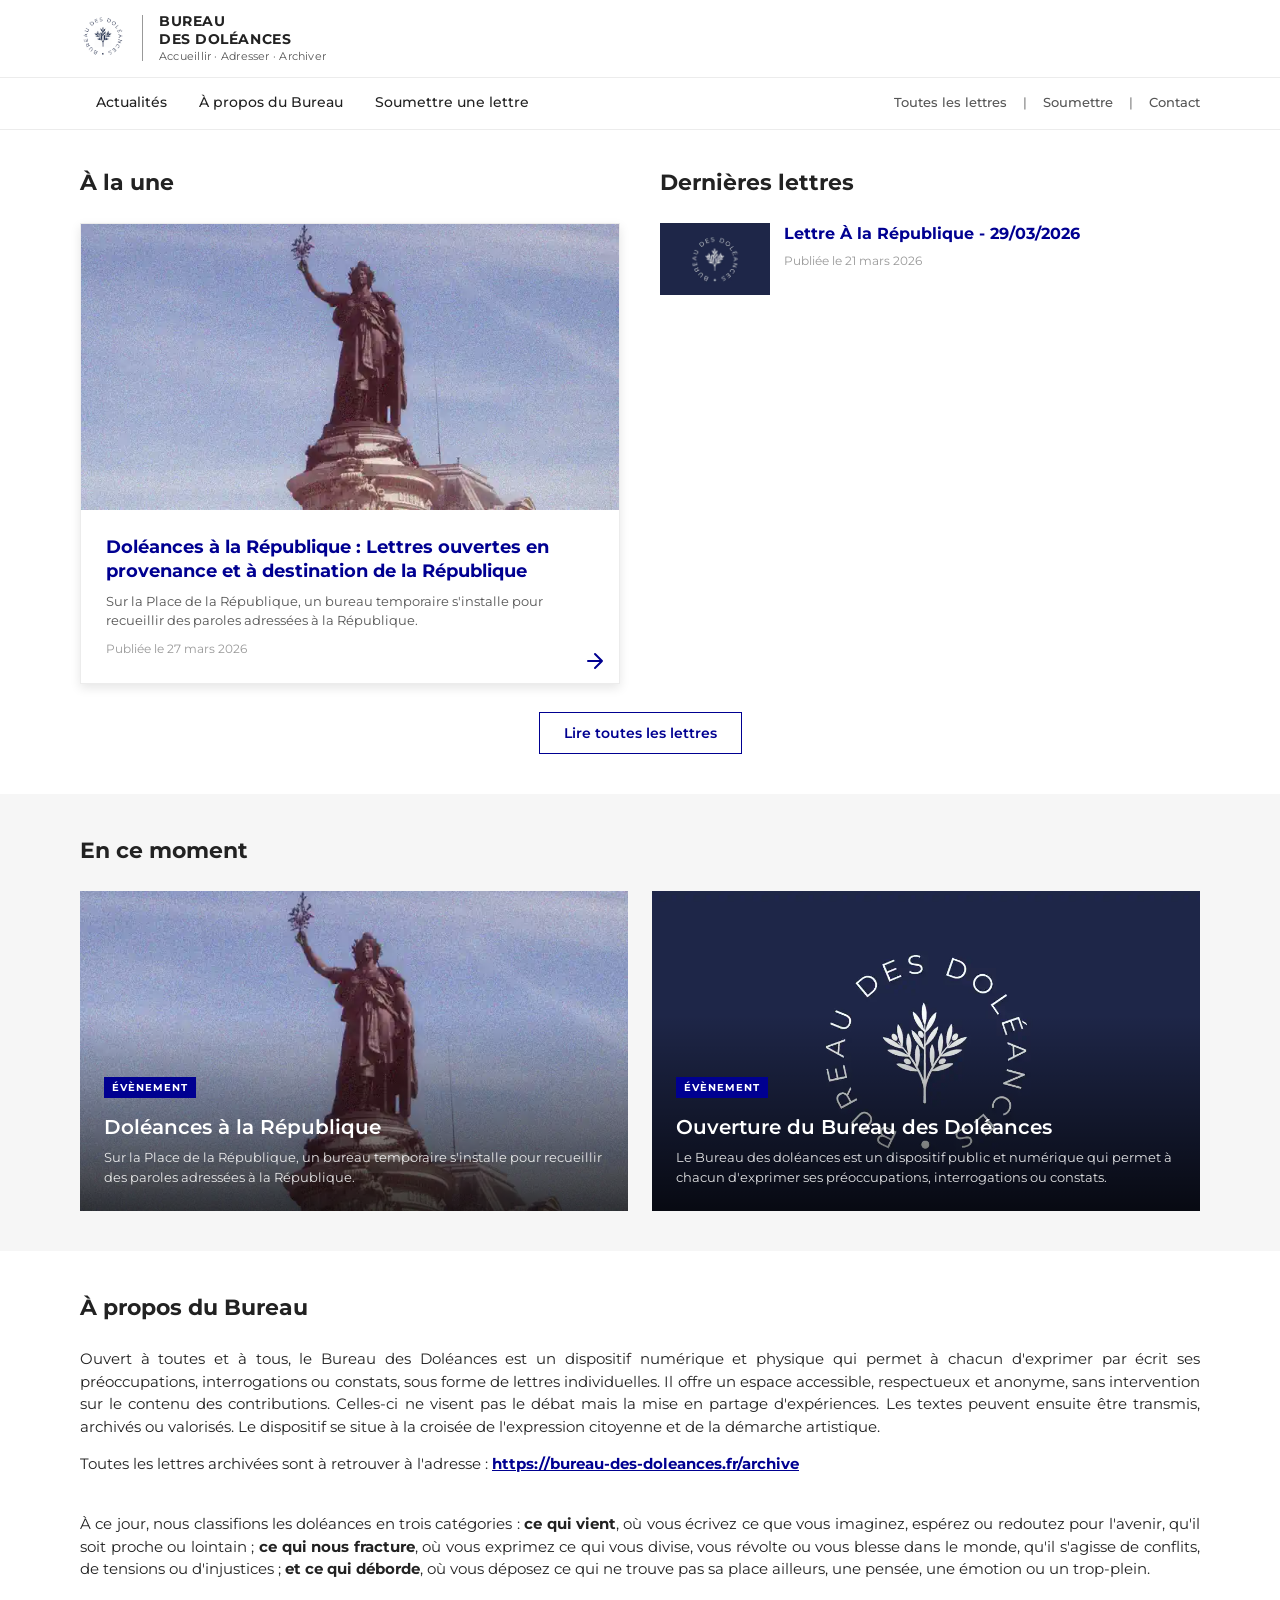
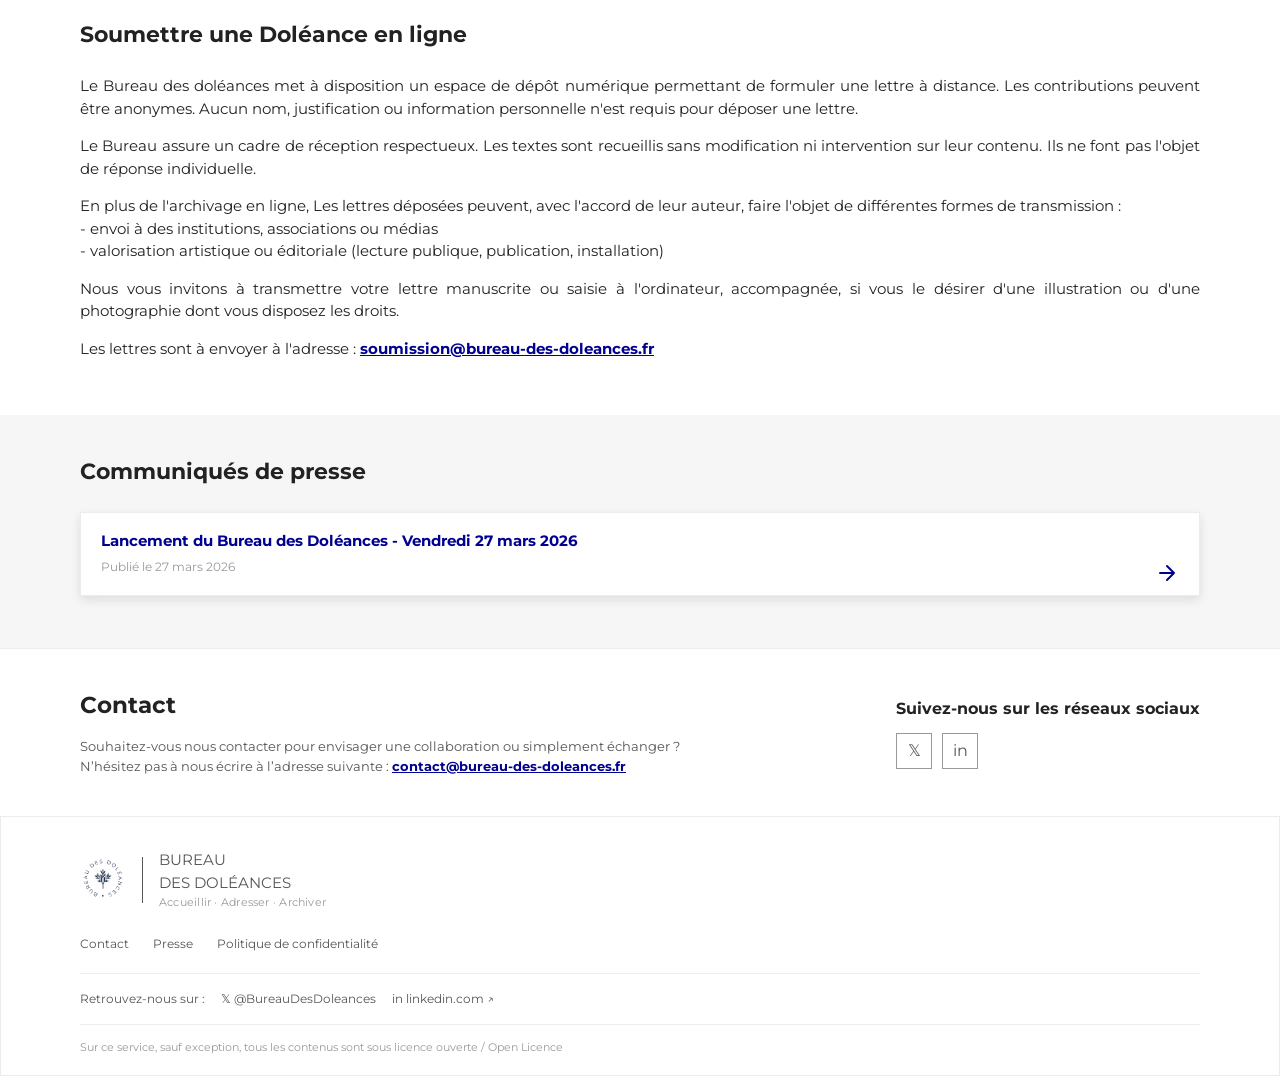
==== index.html @ 433d35cd "Add files via upload" ====
<!DOCTYPE html>
<html lang="fr">
<head>
<meta charset="UTF-8">
<meta name="viewport" content="width=device-width, initial-scale=1.0">
<title>Bureau des Doléances - Accueil</title>
<link href="https://fonts.googleapis.com/css2?family=Montserrat:wght@400;500;700&family=Source+Serif+4:ital,wght@0,400;0,600;1,400&display=swap" rel="stylesheet">
<link rel="stylesheet" href="style/main.css">
<link rel="icon" type="image/png" href="favicon.png">

  <meta name="description" content="Le Bureau des doléances contemporaines est un dispositif d’expression publique numérique et physique. Il propose un cadre accessible à chacun pour formuler, par écrit, une parole adressée.">
  <meta property="og:title" content="Bureau des Doléances">
  <meta property="og:image" content="images/doleances-white.webp">
  <meta property="og:type" content="website">


<style>






  /* ── LAYOUT HELPERS ──────────────────────────── */
  .container {
    max-width: var(--max-width);
    margin: 0 auto;
    padding: 0 20px;
  }

  section { padding: 40px 0; }

  .section-title {
    font-size: 22px;
    font-weight: 700;
    margin-bottom: 24px;
    color: var(--gray-800);
  }

  /* ── À LA UNE + EN RÉGION ────────────────────── */
  .top-grid {
    display: grid;
    grid-template-columns: 1fr 1fr;
    gap: 40px;
    padding-top: 36px;
    /*padding-bottom: 36px;*/
  }

  .une-main-card {
/*    display: grid;
    grid-template-columns: 220px 1fr;
    margin-bottom: 20px;
    gap: 20px;*/
    
    border: 1px solid var(--gray-200);
    padding: 0;
    
    overflow: hidden;
     position: relative; 
     box-shadow: 0 4px 10px rgba(0, 0, 0, 0.1);
  
       display: block;
  text-decoration: none;
  color: inherit;
  }

  .une-main-card:hover{
    background:var(--gray-hover);
  }

  .une-main-card img {
    object-fit: cover;
    width: 100%;
  }

  .une-main-card .card-body {
    padding: 16px 16px 16px 0;
    padding: 25px;
  }

  .card-tag {
    font-size: 11px;
    font-weight: 700;
    text-transform: uppercase;
    letter-spacing: .08em;
    color: var(--gray-400);
    margin-bottom: 6px;
  }

  .card-title {
    font-size: 18px;
    font-weight: 700;
    color: var(--blue);
    line-height: 1.35;
    margin-bottom: 8px;
  }

  .card-excerpt {
    font-size: 13px;
    color: var(--gray-600);
    line-height: 1.5;
    margin-bottom: 10px;
  }

  .card-date {
    font-size: 11.5px;
    color: var(--gray-400);
  }

  .card-arrow {
  font-size: 24px;
  color: var(--blue);

  position: absolute;
  bottom: 0px;
  right: 12px;
}


  /* EN REGION */
  .region-list { display: flex; flex-direction: column; gap: 12px; }

  .region-card {
    display: grid;
    grid-template-columns: 110px 1fr;
    gap: 14px;
    align-items: start;
  }

  .region-card img {
    width: 110px;
    height: 72px;
    object-fit: cover;
  }

  .region-card .card-title { font-size: 16px; }



  /* ── EN CE MOMENT ────────────────────────────── */
  .moment-section { background: var(--gray-100); }

  .moment-grid {
    display: grid;
    grid-template-columns: 1fr 1fr;
    gap: 24px;
  }

  .moment-card {
    position: relative;
    overflow: hidden;
    height: 320px;
    display: block;
  }

  .moment-card img {
    width: 100%;
    height: 100%;
    object-fit: cover;
    transition: transform .4s ease;
  }

  .moment-card:hover img { transform: scale(1.04); }

  .moment-overlay {
    position: absolute;
    bottom: 0; left: 0; right: 0;
    background: linear-gradient(transparent, rgba(0,0,0,.75));
    padding: 60px 24px 24px;
    color: var(--white);
  }

  .moment-tag {
    font-size: 10px;
    font-weight: 700;
    text-transform: uppercase;
    letter-spacing: .1em;
    background: var(--blue);
    color: var(--white);
    padding: 3px 8px;
    margin-bottom: 16px;
    display: inline-block;
  }

  .moment-title {
    font-size: 20px;
    font-weight: 600;
    line-height: 1.3;
    margin-bottom: 8px;
  }

  .moment-desc { font-size: 13px; opacity: .88; line-height: 1.5; }

  .voir-tous {
    text-align: center;
    margin-top: 28px;
  }

  .btn-outline {
    display: inline-block;
    border: 1px solid var(--blue);
    color: var(--blue);
    font-size: 13.5px;
    font-weight: 600;
    padding: 10px 24px;
    transition: background .2s, color .2s;
  }

  .btn-outline:hover { background: var(--blue); color: var(--white); }

  /* ── PROCHAINS ÉVÉNEMENTS ────────────────────── */
  .events-section { background: var(--purple-bg); }

  .events-grid {
    display: grid;
    grid-template-columns: repeat(3, 1fr);
    gap: 20px;
  }

  .event-card { background: var(--white); overflow: hidden; }

  .event-card img {
    width: 100%;
    height: 160px;
    object-fit: cover;
  }

  .event-body { padding: 16px; }

  .event-type {
    font-size: 10.5px;
    text-transform: uppercase;
    letter-spacing: .08em;
    font-weight: 700;
    color: var(--purple);
    margin-bottom: 6px;
  }

  .event-title {
    font-size: 14px;
    font-weight: 700;
    color: var(--gray-800);
    line-height: 1.35;
    margin-bottom: 10px;
  }

  .event-arrow { color: var(--blue); font-size: 18px; }

  .events-cta { text-align: center; margin-top: 28px; }

  .btn-purple {
    display: inline-block;
    background: var(--purple);
    color: var(--white);
    font-size: 13.5px;
    font-weight: 600;
    padding: 10px 28px;
    transition: background .2s;
  }

  .btn-purple:hover { background: #6a278f; }

  /* ── DERNIÈRES PUBLICATIONS ──────────────────── */
  .publications-section { }

  .publications-grid {
    display: grid;
    grid-template-columns: 260px 1fr;
    gap: 40px;
    align-items: start;
  }

  .publications-grid img {
    width: 260px;
    height: 300px;
    object-fit: cover;
  }

  .pub-right { }

  .pub-name {
    font-size: 18px;
    font-weight: 700;
    margin-bottom: 6px;
  }

  .badge {
    display: inline-block;
    background: var(--blue-light);
    color: var(--blue);
    font-size: 11px;
    font-weight: 700;
    padding: 3px 10px;
    margin-bottom: 16px;
    border: 1px solid var(--blue-mid);
  }

  .pub-links { display: flex; flex-direction: column; gap: 8px; }

  .pub-link {
    color: var(--blue);
    font-size: 13.5px;
    border-bottom: 1px solid var(--gray-200);
    padding-bottom: 8px;
    display: flex;
    justify-content: space-between;
    align-items: center;
  }

  .pub-link:hover { color: var(--blue-dark); }

  /* ── COMMUNIQUÉS DE PRESSE ───────────────────── */
  .press-section { background: var(--gray-100); }

  .tag-filters {
    display: flex;
    gap: 8px;
    flex-wrap: wrap;
    margin-bottom: 20px;
  }

  .tag-filter {
    font-size: 12px;
    font-weight: 600;
    border: 1px solid var(--gray-400);
    color: var(--gray-600);
    padding: 4px 12px;
    cursor: pointer;
    transition: all .2s;
    background: var(--white);
  }

  .tag-filter.active, .tag-filter:hover {
    background: var(--blue);
    color: var(--white);
    border-color: var(--blue);
  }

  .press-item {
    background: var(--white);
    padding: 18px 20px;
    margin-bottom: 12px;

    border: 1px solid var(--gray-200);
    box-shadow: 0 4px 10px rgba(0, 0, 0, 0.1);
    display: block;
  }
  .press-item:hover {
    background: var(--gray-hover);
  }


  .press-item-tags { display: flex; gap: 6px; margin-bottom: 10px; flex-wrap: wrap; }

  .press-tag {
    font-size: 10.5px;
    font-weight: 700;
    border: 1px solid var(--gray-400);
    color: var(--gray-600);
    padding: 2px 8px;
  }

  .press-title {
    font-size: 14.5px;
    font-weight: 700;
    color: var(--blue);
    line-height: 1.4;
    margin-bottom: 8px;
  }

  .press-date { font-size: 11.5px; color: var(--gray-400); }

  .press-arrow {
    float: right;
    color: var(--blue);
    margin-top: -16px;
  }

  .press-cta { text-align: center; margin-top: 24px; }

  /* ── DOSSIERS DE PRESSE ──────────────────────── */
  .dossiers-grid {
    display: grid;
    grid-template-columns: 1fr 1fr;
    gap: 20px;
  }

  .dossier-item {
    border-bottom: 2px solid var(--gray-200);
    padding-bottom: 16px;
  }

  .dossier-item .card-title { font-size: 14px; color: var(--blue); margin-bottom: 6px; }
  .dossier-item .card-date { font-size: 11.5px; color: var(--gray-400); }

  /* ── NEWSLETTER ──────────────────────────────── */
  .newsletter-section {
    background: var(--white);
    border-top: 1px solid var(--gray-200);
  }



  .newsletter-inner {
    display: grid;
    grid-template-columns: 1fr auto;
    gap: 40px;
    align-items: center;
  }

  .newsletter-title { font-size: 16px; font-weight: 700; margin-bottom: 16px; }
  .newsletter-desc { font-size: 13px; color: var(--gray-600); max-width:600px }

  .social-links { display: flex; gap: 10px; align-items: center; }

  .social-link {
    width: 36px;
    height: 36px;
    border: 1px solid var(--gray-400);
    display: flex;
    align-items: center;
    justify-content: center;
    font-size: 16px;
    color: var(--gray-600);
    transition: all .2s;
  }

  .social-link:hover { background: var(--blue); color: var(--white); border-color: var(--blue); }

  .btn-subscribe {
    display: inline-block;
    background: var(--blue);
    color: var(--white);
    font-size: 13px;
    font-weight: 600;
    padding: 9px 22px;
    margin-top: 16px;
    transition: background .2s;
    border: none;
    cursor: pointer;
  }

  .btn-subscribe:hover { background: var(--blue-dark); }


    @media (max-width: 900px) {
    .top-grid, .moment-grid, .events-grid, .publications-grid,
    .newsletter-inner, .dossiers-grid { grid-template-columns: 1fr; }
    .une-main-card { grid-template-columns: 1fr; }
    .une-main-card .card-img { height: 200px; width: 100%; }
  }

</style>
</head>
<body>

<!-- ══ HEADER ══ -->
<header class="site-header">
  <div class="header-top">
    <a href="#" class="logo-area">
      <div class="rf-logo"><img src="images/logo.webp"></div>
      <div class="logo-divider"></div>
      <div class="logo-title">
        <h1>Bureau<br>des Doléances</h1>
        <span>Accueillir · Adresser · Archiver</span>
      </div>
    </a>
  </div>

  <nav class="main-nav">
    <div class="nav-inner">
      <ul class="nav-links">
        <li><a href="#en-ce-moment">Actualités</a></li>
        <li><a href="#a-propos">À propos du Bureau</a></li>
        <li><a href="#soumettre-une-lettre">Soumettre une lettre</a></li>
      </ul>
      <div class="nav-right">
        <a href="archive.html">Toutes les lettres</a> | <a href="#soumettre-une-lettre">Soumettre</a> | <a href="#contact">Contact</a>
      </div>
    </div>
  </nav>
</header>

<!-- ══ À LA UNE + EN RÉGION ══ -->
<section style="padding: 0;">
  <div class="container">
    <div class="top-grid">

      <!-- À LA UNE -->
      <div>
        <h2 class="section-title">À la une</h2>

        <a href="evenements/doleances-a-la-republique.html" class="une-main-card">
          <img src="images/republique.webp">
          <div class="card-body">
            <div class="card-title">Doléances à la République : Lettres ouvertes en provenance et à destination de la République</div>
            <p class="card-excerpt">Sur la Place de la République, un bureau temporaire s'installe pour recueillir des paroles adressées à la République.</p>
            <div class="card-date">Publiée le 27 mars 2026</div>
            <div class="card-arrow"><span class="arrow-icon"><svg width="24" height="24" viewBox="0 0 24 24" fill="none" xmlns="https://www.w3.org/2000/svg"><path d="M5 12h14M12 5l7 7-7 7" stroke="currentColor" stroke-width="2" stroke-linecap="round" stroke-linejoin="round" /></svg></span></div>
          </div>
        </a>
      </div>

      <!-- EN RÉGION + À L'AFFICHE -->
      <div>
        <h2 class="section-title">Dernières lettres</h2>
        <div class="region-list">
          <a href="archive/lettre.html" class="region-card">
            <img src="images/doleances.webp">
            <div>
              <div class="card-title">Lettre À la République - 29/03/2026</div>
              <div class="card-date">Publiée le 21 mars 2026</div>
            </div>
          </a>
          <!--
          <a href="archive/lettre.html" class="region-card">
            <img src="images/doleances.webp">
            <div>
              <div class="card-title">Pour un chantier durable - 27/03/2026</div>
              <div class="card-date">Publiée le 14 mars 2026</div>
            </div>
          </a>
           <a href="archive/lettre.html" class="region-card">
            <img src="images/doleances.webp">
            <div>
              <div class="card-title">Ne plus vouloir détourner le regard - 27/03/2026</div>
              <div class="card-date">Publiée le 14 mars 2026</div>
            </div>
          </a>


          <a href="archive/lettre.html" class="region-card">
            <img src="images/doleances.webp">
            <div>
              <div class="card-title">Pour un chantier durable - 27/03/2026</div>
              <div class="card-date">Publié le 14 mars 2026</div>
            </div>
          </a>
           <a href="archive/lettre.html" class="region-card">
            <img src="images/doleances.webp">
            <div>
              <div class="card-title">Ne plus vouloir détourner le regard - 27/03/2026</div>
              <div class="card-date">Publié le 14 mars 2026</div>
            </div>
          </a>-->



        </div>
      </div>

    </div>

    <div class="voir-tous" style="margin-bottom:40px;">
      <a href="archive.html" class="btn-outline">Lire toutes les lettres</a>
    </div>

  </div>
</section>

<!-- ══ EN CE MOMENT ══ -->
<section class="moment-section" id="en-ce-moment">
  <div class="container">
    <h2 class="section-title">En ce moment</h2>
    <div class="moment-grid">

      <a href="evenements/doleances-a-la-republique.html" class="moment-card">
        <img src="images/republique.webp" alt="Description" style="width:100%; height:100%; object-fit:cover; position:absolute; top:0; left:0;">
        <div class="moment-overlay">
          <div class="moment-tag">Évènement</div>
          <div class="moment-title">Doléances à la République</div>
          <p class="moment-desc">Sur la Place de la République, un bureau temporaire s'installe pour recueillir des paroles adressées à la République.</p>
        </div>
      </a>

      <a href="evenements/ouverture-du-bureau-des-doleances.html" class="moment-card">
        <img src="images/doleances.webp" alt="Description" style="width:100%; height:100%; object-fit:cover; position:absolute; top:0; left:0;">
        <div class="moment-overlay">
          <div class="moment-tag">Évènement</div>
          <div class="moment-title">Ouverture du Bureau des Doléances</div>
          <p class="moment-desc">Le Bureau des doléances est un dispositif public et numérique qui permet à chacun d'exprimer ses préoccupations, interrogations ou constats.</p>
        </div>
      </a>

    </div>
    <!--<div class="voir-tous">
      <a href="#" class="btn-outline">Voir tous les dossiers</a>
    </div>-->
  </div>
</section>

<!-- ══ PROCHAINS ÉVÉNEMENTS ══ -->
<!--
<section class="events-section">
  <div class="container">
    <div class="section-title">Prochains événements</div>
    <div class="events-grid">

      <div class="event-card">
        <div class="img-placeholder ph-event1" style="height:160px;width:100%;"></div>
        <div class="event-body">
          <div class="event-type">À venir</div>
          <div class="event-title">Les tables rondes du ministère de la Culture</div>
          <div class="event-arrow">→</div>
        </div>
      </div>

      <div class="event-card">
        <div class="img-placeholder ph-event2" style="height:160px;width:100%;"></div>
        <div class="event-body">
          <div class="event-type">À venir</div>
          <div class="event-title">Nuit européenne des musées — Samedi 17 mai 2026</div>
          <div class="event-arrow">→</div>
        </div>
      </div>

      <div class="event-card">
        <div class="img-placeholder ph-event3" style="height:160px;width:100%;"></div>
        <div class="event-body">
          <div class="event-type">Crédit photo</div>
          <div class="event-title">Rendez-vous aux Jardins — Juin 2026</div>
          <div class="event-arrow">→</div>
        </div>
      </div>

    </div>
    <div class="events-cta">
      <a href="#" class="btn-purple">Événements nationaux</a>
    </div>
  </div>
</section>-->

<!-- ══ DERNIÈRES PUBLICATIONS ══ -->
<!--
<section class="publications-section">
  <div class="container">
    <div class="section-title">À propos du Bureau des Doléances</div>
    <div class="publications-grid">
      <div class="img-placeholder ph-minister" style="width:260px;height:300px;"></div>
      <div class="pub-right">
        <div class="pub-name">Catherine Pégard, ministre de la Culture</div>
        <div class="badge">Biographie</div>
        <div class="pub-links">
          <a href="#" class="pub-link">Agenda <span>+</span></a>
          <a href="#" class="pub-link">Discours <span>+</span></a>
          <a href="#" class="pub-link">Déplacements <span>+</span></a>
        </div>
      </div>
    </div>
  </div>
</section>-->


<style>
  #a-propos p {
      margin-bottom: 15px;
  
  }
</style>
<!-- ══ DOSSIERS DE PRESSE ══ -->
<section id="a-propos">
  <div class="container text-container">
    <h2 class="section-title">À propos du Bureau</h2>

<!--
<p>Le Bureau des doléances est un dispositif d'expression publique et numérique. Il propose un cadre accessible à chacun pour formuler, par écrit, une parole adressée.</p>
<p>Ouvert à toutes et tous, il accueille des contributions individuelles sous forme de lettres : inquiétudes, interrogations, colères ou constats. Ces écrits ne visent ni à débattre ni à trancher, mais à rendre formulables et partageables des expériences souvent diffuses.</p>

<p>Le Bureau assure un espace d'accueil, de dépôt et de conservation de ces paroles. Il garantit un cadre respectueux, la possibilité d'anonymat, ainsi qu'une collecte sans intervention sur le contenu des textes.</p>
<p>
Les contributions recueillies peuvent faire l'objet de différentes formes de transmission : envoi à des institutions, archivage en ligne, ou valorisation artistique et éditoriale.</p>
<p>Le Bureau des doléances contribue ainsi à faire exister une forme d'expression écrite libre, située à l'interface entre démarche citoyenne et proposition artistique.</p>

</p>-->

<p>Ouvert à toutes et à tous, le Bureau des Doléances est un dispositif numérique et physique qui permet à chacun d'exprimer par écrit ses préoccupations, interrogations ou constats, sous forme de lettres individuelles. Il offre un espace accessible, respectueux et anonyme, sans intervention sur le contenu des contributions. Celles-ci ne visent pas le débat mais la mise en partage d'expériences. Les textes peuvent ensuite être transmis, archivés ou valorisés. Le dispositif se situe à la croisée de l'expression citoyenne et de la démarche artistique.</p>

<p>Toutes les lettres archivées sont à retrouver à l'adresse : <a href="archive.html" class="link">https://bureau-des-doleances.fr/archive</a></p>

<br>
<p>À ce jour, nous classifions les doléances en trois catégories : <strong>ce qui vient</strong>, où vous écrivez ce que vous imaginez, espérez ou redoutez pour l'avenir, qu'il soit proche ou lointain ; <strong>ce qui nous fracture</strong>, où vous exprimez ce qui vous divise, vous révolte ou vous blesse dans le monde, qu'il s'agisse de conflits, de tensions ou d'injustices ; <strong>et ce qui déborde</strong>, où vous déposez ce qui ne trouve pas sa place ailleurs, une pensée, une émotion ou un trop-plein.</p>
<br id="soumettre-une-lettre">
<h2 class="section-title">Soumettre une Doléance en ligne</h2>

<p>Le Bureau des doléances met à disposition un espace de dépôt numérique permettant de formuler une lettre à distance. Les contributions peuvent être anonymes. Aucun nom, justification ou information personnelle n'est requis pour déposer une lettre.</p>
<p>
Le Bureau assure un cadre de réception respectueux. Les textes sont recueillis sans modification ni intervention sur leur contenu. Ils ne font pas l'objet de réponse individuelle.</p>
<p>
En plus de l'archivage en ligne, Les lettres déposées peuvent, avec l'accord de leur auteur, faire l'objet de différentes formes de transmission :
<br>
- envoi à des institutions, associations ou médias<br>
- valorisation artistique ou éditoriale (lecture publique, publication, installation)</p>

<p>Nous vous invitons à transmettre votre lettre manuscrite ou saisie à l'ordinateur, accompagnée, si vous le désirer d'une illustration ou d'une photographie dont vous disposez les droits.</p>

<p>Les lettres sont à envoyer à l'adresse : <a href="mailto:soumission@bureau-des-doleances.fr" class="link">soumission@bureau-des-doleances.fr</a></p>

<!--<a href="#" class="link">En savoir plus au sujet du Bureau des Doléances</a>-->
  </div>
</section>



<!-- ══ COMMUNIQUÉS DE PRESSE ══ -->
<section class="press-section" id="presse">
  <div class="container">
    <div class="section-title">Communiqués de presse</div>

    <!--
    <div class="tag-filters">
      <span class="tag-filter active">Actualités artistiques</span>
      <span class="tag-filter">Patrimoine et musées</span>
      <span class="tag-filter">Médias et industries culturelles</span>
      <span class="tag-filter">Tous publics</span>
    </div>-->

<!--
    <div class="press-item">
      <div class="card-title press-title">Préprogramme : 22ème édition de la Nuit européenne des musées – Samedi 23 mai 2026</div>
      <div class="press-date">Publié le 4 mars 2026</div>
      <div class="press-arrow"><span class="arrow-icon">
                                <svg width="24" height="24" viewBox="0 0 24 24" fill="none" xmlns="https://www.w3.org/2000/svg">
                                    <path d="M5 12h14M12 5l7 7-7 7" stroke="currentColor" stroke-width="2" stroke-linecap="round" stroke-linejoin="round" />
                                </svg>
                            </span></div>
    </div>-->

    <a href="evenements/ouverture-du-bureau-des-doleances.html" class="press-item">
      <div class="card-title press-title">Lancement du Bureau des Doléances - Vendredi 27 mars 2026</div>
      <div class="press-date">Publié le 27 mars 2026</div>
      <div class="press-arrow"><span class="arrow-icon">
                                <svg width="24" height="24" viewBox="0 0 24 24" fill="none" xmlns="https://www.w3.org/2000/svg">
                                    <path d="M5 12h14M12 5l7 7-7 7" stroke="currentColor" stroke-width="2" stroke-linecap="round" stroke-linejoin="round" />
                                </svg>
                            </span></div>
    </a>

    <!--<div class="press-cta">
      <a href="#" class="btn-outline">Tous les communiqués de presse</a>
    </div>-->
  </div>
</section>


<!-- ══ NEWSLETTER ══ -->
<!--
<section class="newsletter-section">
  <div class="container">
    <div class="newsletter-inner">
      <div>
        <h2 class="newsletter-title">Abonnez-vous à notre lettre d'information</h2>
        <p class="newsletter-desc">Vous désirez des nouvelles fraîches de la culture ? En abonnant votre adresse e-mail, vous recevrez notre lettre d'information sur toutes nos actualités.</p>
        <button class="btn-subscribe">S'inscrire</button>
      </div>
      <div>
        <div class="newsletter-title" style="margin-bottom:12px;">Suivez-nous sur les réseaux sociaux</div>
        <div class="social-links">
          <a href="#" class="social-link" title="X / Twitter">&#120143;</a>
          <a href="#" class="social-link" title="LinkedIn">in</a>
        </div>
      </div>
    </div>
  </div>
</section>-->

<section class="newsletter-section" id="contact">
  <div class="container">
    <div class="newsletter-inner">
      <div>
        <h2>Contact</h2>
        <p class="newsletter-desc" style="margin-top:15px">Souhaitez-vous nous contacter pour envisager une collaboration ou simplement échanger ? N’hésitez pas à nous écrire à l’adresse suivante : <a href="mailto:contact@bureau-des-doleances.fr" class="link">contact@bureau-des-doleances.fr</a></p>

      </div>
      <div>
        <div class="newsletter-title" style="margin-bottom:12px;">Suivez-nous sur les réseaux sociaux</div>
        <div class="social-links">
          <a href="#" target="_blank" class="social-link" title="X / Twitter">&#120143;</a>
          <a href="https://www.linkedin.com/company/bureau-des-dol%C3%A9ances/" target="_blank" class="social-link" title="LinkedIn">in</a>
        </div>
      </div>
    </div>
  </div>
</section>

<!-- ══ FOOTER ══ -->
<footer>
  <div class="container">
    <div class="footer-logo">
      <div class="rf-logo" style="color:#bbb;">
<img src="images/logo.webp">
      </div>
      <div class="logo-divider" style="background:#555;"></div>
      <div class="logo-title">
        BUREAU<br>DES DOLÉANCES
        <span>Accueillir · Adresser · Archiver</span>
      </div>
    </div>

    <div class="footer-links">
      <a href="#contact">Contact</a>
      <a href="#presse">Presse</a>
      <a href="#">Politique de confidentialité</a>
    </div>

    <div class="footer-social">
      <span>Retrouvez-nous sur :</span>
      <a href="#" target="_blank">&#120143; @BureauDesDoleances</a>
      <a href="https://www.linkedin.com/company/bureau-des-dol%C3%A9ances/" target="_blank">in linkedin.com &#8599;</a>
    </div>

    <div class="footer-bottom">
      Sur ce service, sauf exception, tous les contenus sont sous <a href="#" style="color:#999;">licence ouverte / Open Licence</a>
    </div>
  </div>
</footer>

</body>
</html>
---- style/main.css ----
:root {
    --blue: #000091;
    --blue-dark: #00257a;
    --blue-light: #e8edf8;
    --blue-mid: #4a72c4;
    --red: #c1000f;
    --purple: #7b2fa5;
    --purple-light: #f0e6f8;
    --purple-bg: #e8d5f5;
    --gray-100: #f6f6f6;
    --gray-200: #ececec;
    --gray-400: #999;
    --gray-600: #555;
    --gray-800: #222;
    --gray-hover: #F6F6F6;
    --white: #fff;
    --font-main: 'Montserrat', 'Arial', sans-serif;
    --max-width: 1160px;
  }

  * { box-sizing: border-box; margin: 0; padding: 0; }
.link {
  font-weight: bold;
  color: var(--blue);
  text-decoration: underline;
}.link:hover {
    

}
  body {
    font-family: var(--font-main);
    color: var(--gray-800);
    background: var(--white);
    font-size: 15px;
    line-height: 1.5;
  }

  a { color: inherit; text-decoration: none; }
  img { display: block; max-width: 100%; }

  /* ── HEADER ─────────────────────────────────── */
  .site-header {
    border-bottom: 1px solid var(--gray-200);
    background: var(--white);
  }

  .header-top {
    display: flex;
    align-items: center;
    justify-content: space-between;
    max-width: var(--max-width);
    margin: 0 auto;
    padding: 12px 20px;
  }

  .logo-area {
    display: flex;
    align-items: center;
    gap: 12px;
  }

  .rf-logo {
    display: flex;
    flex-direction: column;
    font-size: 10px;
    font-weight: 700;
    line-height: 1.2;
    color: var(--gray-800);
    text-transform: uppercase;
    letter-spacing: .03em;
  }

  .rf-logo img {
    width: 46px;
  }

  .rf-logo {
    display: flex;
    gap: 2px;
    margin-bottom: 4px;
  }


  .logo-divider {
    width: 1px;
    height: 46px;
    background: var(--gray-400);
    margin: 0 4px;
  }

  .logo-title h1 {
    font-size: 14px;
    font-weight: 700;
    line-height: 1.3;
    color: var(--gray-800);
    text-transform: uppercase;
    letter-spacing: .04em;
  }

  .logo-title span {
    display: block;
    font-weight: 400;
    font-size: 11px;
    letter-spacing: .02em;
    color: var(--gray-600);
  }


  /* ── NAV ─────────────────────────────────────── */
  .main-nav {
    background: var(--white);
    border-top: 1px solid var(--gray-200);
  }

  .nav-inner {
    max-width: var(--max-width);
    margin: 0 auto;
    padding: 0 20px;
    display: flex;
    align-items: center;
    justify-content: space-between;
  }

  .nav-links {
    display: flex;
    list-style: none;
    gap: 0;
  }

  .nav-links li a {
    display: block;
    padding: 14px 16px;
    font-size: 13.5px;
    font-weight: 500;
    color: var(--gray-800);
    border-bottom: 3px solid transparent;
    transition: border-color .2s, color .2s;
  }

  .nav-links li a:hover {
    color: var(--blue);
    border-bottom-color: var(--blue);
  }

  .nav-right {
    display: flex;
    gap: 16px;
    font-size: 12.5px;
    color: var(--gray-600);
  }

  .nav-right a {
    display: flex;
    align-items: center;
    gap: 4px;
    font-weight: 500;
    transition: color .2s;
  }

  .nav-right a:hover { color: var(--blue); }















  /* ── FOOTER ──────────────────────────────────── */
  footer {
    border: 1px solid var(--gray-200);
    background: var(--white);
    color: var(--gray-600);
    padding: 32px 0 20px;
  }

  .footer-logo {
    display: flex;
    align-items: center;
    gap: 12px;
    margin-bottom: 24px;
  }

  .footer-logo .logo-title {  }
  .footer-logo .logo-title span { color: #999; }

  .footer-links {
    display: flex;
    flex-wrap: wrap;
    gap: 8px 24px;
    margin-bottom: 20px;
    font-size: 12px;
  }

  .footer-links a:hover { color: var(--blue); }

  .footer-social {
    display: flex;
    gap: 16px;
    font-size: 12px;
    flex-wrap: wrap;
    border-top: 1px solid var(--gray-200);
    padding-top: 16px;
    margin-top: 16px;
  }

  .footer-social a { display: flex; align-items: center; gap: 4px; }
  .footer-social a:hover { color: var(--blue); }

  .footer-bottom {
    font-size: 11px;
    color: var(--gray-400);
    border-top: 1px solid var(--gray-200);
    margin-top: 16px;
    padding-top: 14px;
  }

  /* ── PLACEHOLDER IMAGES (SVG) ────────────────── */
  .img-placeholder {
    background: var(--gray-200);
    display: flex;
    align-items: center;
    justify-content: center;
    color: var(--gray-400);
    font-size: 12px;
    overflow: hidden;
  }

/*@media (min-width: 1024px) {
.text-container {
  text-align: justify;
}}*/

.text-container {
  text-align: justify;
}


      @media (max-width: 900px) {

    .nav-links { display: none; }
    .main-nav {
      align-items: center;
      text-align: center;
      margin: auto;
    }
    .nav-right {
      padding: 5px;

      margin: auto;
    }
  }
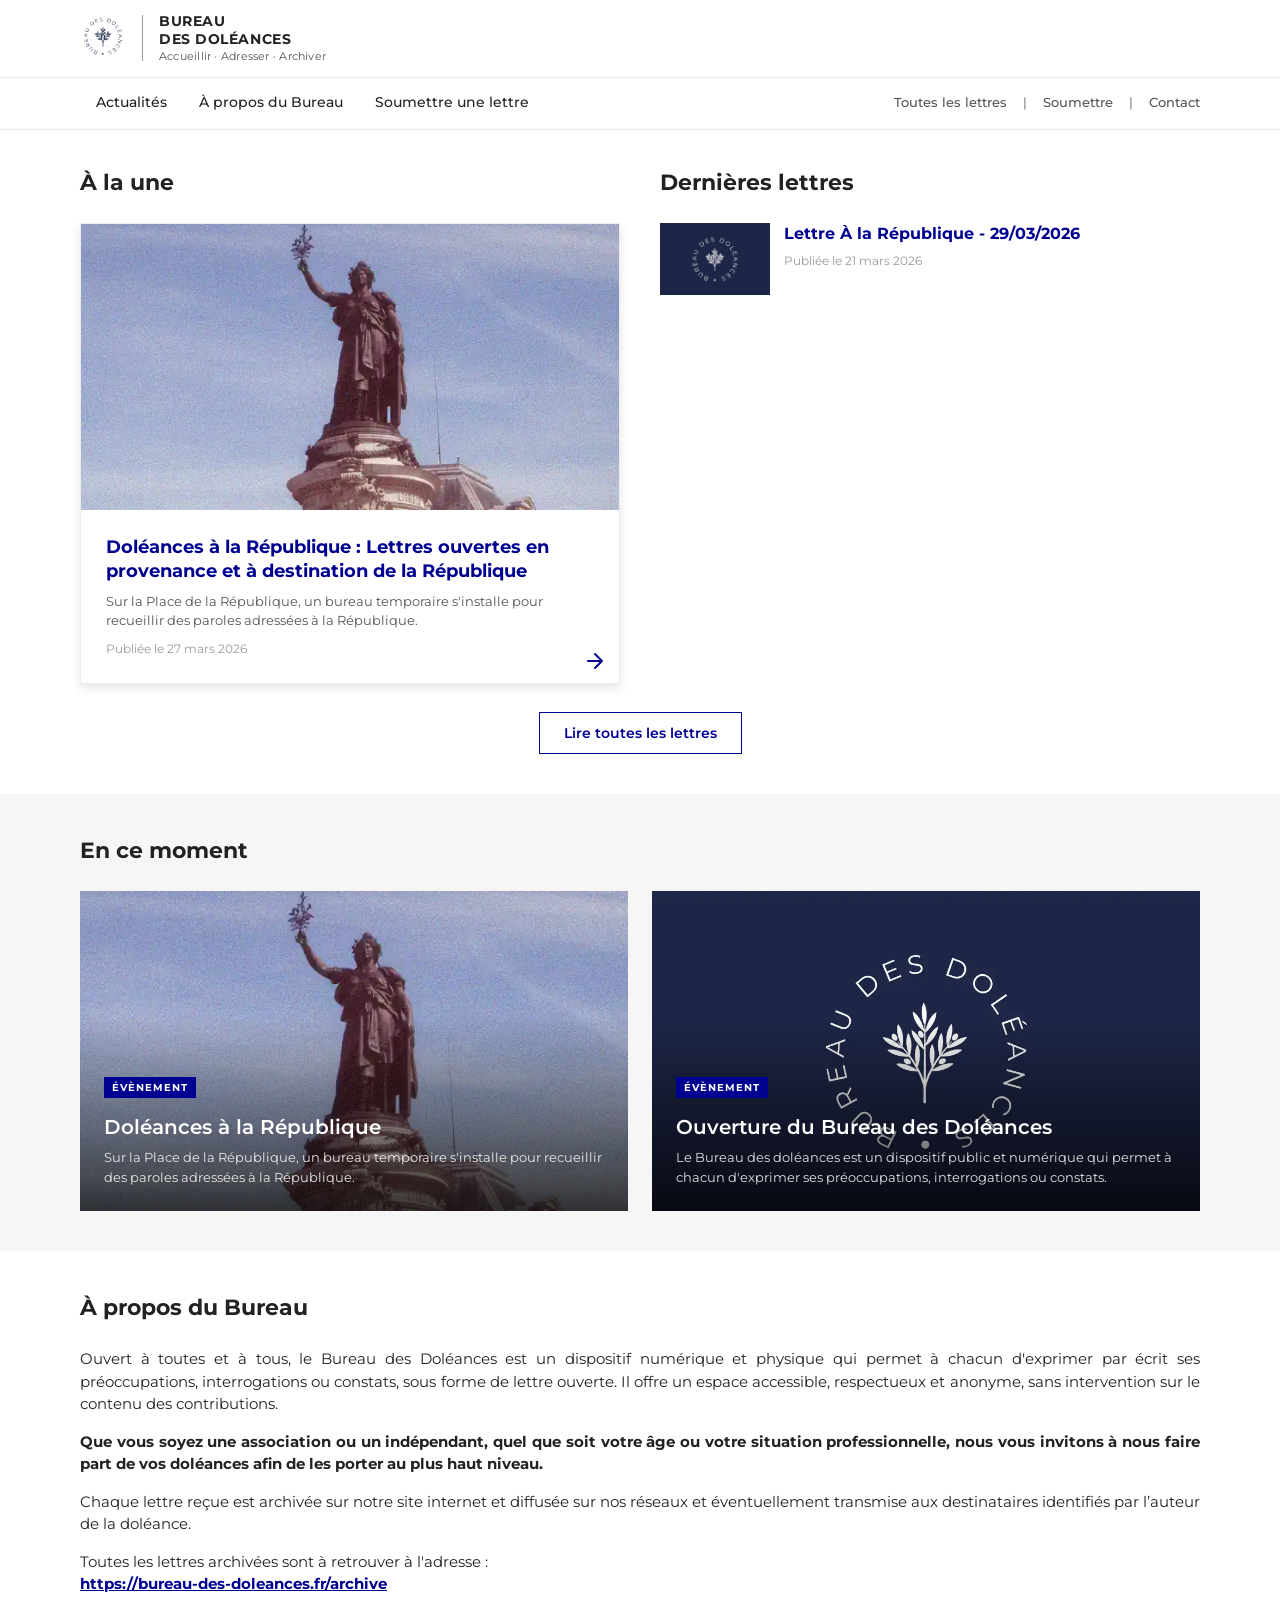
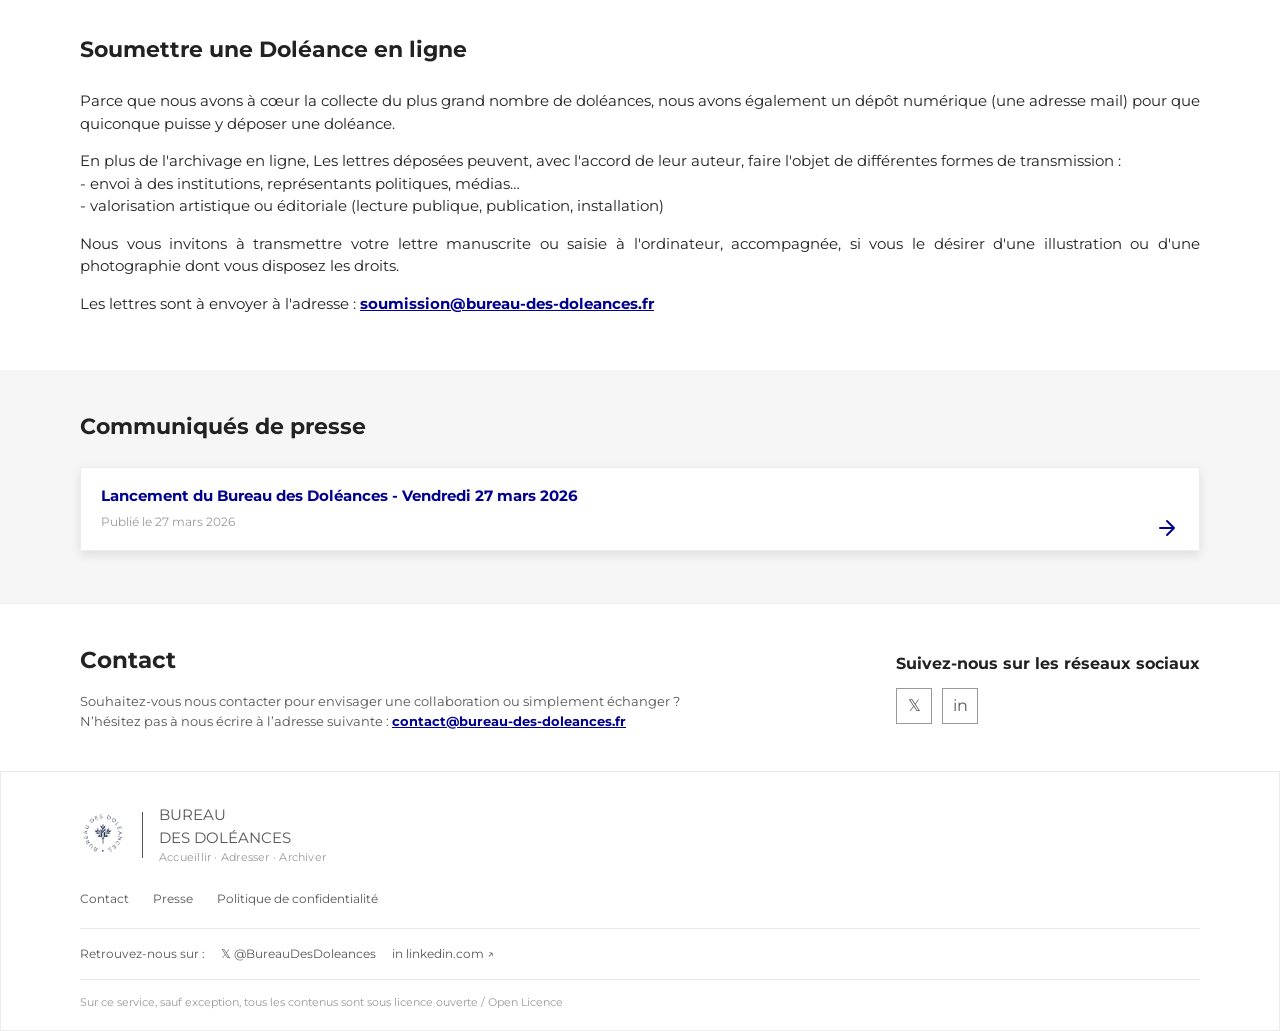
==== commit 67f02888: "Add files via upload" ====
--- a/index.html
+++ b/index.html
@@ -673,23 +673,28 @@
 
 </p>-->
 
-<p>Ouvert à toutes et à tous, le Bureau des Doléances est un dispositif numérique et physique qui permet à chacun d'exprimer par écrit ses préoccupations, interrogations ou constats, sous forme de lettres individuelles. Il offre un espace accessible, respectueux et anonyme, sans intervention sur le contenu des contributions. Celles-ci ne visent pas le débat mais la mise en partage d'expériences. Les textes peuvent ensuite être transmis, archivés ou valorisés. Le dispositif se situe à la croisée de l'expression citoyenne et de la démarche artistique.</p>
-
-<p>Toutes les lettres archivées sont à retrouver à l'adresse : <a href="archive.html" class="link">https://bureau-des-doleances.fr/archive</a></p>
-
-<br>
-<p>À ce jour, nous classifions les doléances en trois catégories : <strong>ce qui vient</strong>, où vous écrivez ce que vous imaginez, espérez ou redoutez pour l'avenir, qu'il soit proche ou lointain ; <strong>ce qui nous fracture</strong>, où vous exprimez ce qui vous divise, vous révolte ou vous blesse dans le monde, qu'il s'agisse de conflits, de tensions ou d'injustices ; <strong>et ce qui déborde</strong>, où vous déposez ce qui ne trouve pas sa place ailleurs, une pensée, une émotion ou un trop-plein.</p>
+<p>Ouvert à toutes et à tous, le Bureau des Doléances est un dispositif numérique et physique qui permet à chacun d'exprimer par écrit ses préoccupations, interrogations ou constats, sous forme de lettre ouverte. Il offre un espace accessible, respectueux et anonyme, sans intervention sur le contenu des contributions.</p>
+
+<p><strong>Que vous soyez une association ou un indépendant, quel que soit votre âge ou votre situation professionnelle, nous vous invitons à nous faire part de vos doléances afin de les porter au plus haut niveau.</strong></p>
+
+<p>Chaque lettre reçue est archivée sur notre site internet et diffusée sur nos réseaux et éventuellement transmise aux destinataires identifiés par l’auteur de la doléance.</p>
+
+<!--
+<p>À ce jour, nous classifions les doléances en trois catégories : <span class="italic">ce qui vient</span>, où vous écrivez ce que vous imaginez, espérez ou redoutez pour l'avenir, qu'il soit proche ou lointain ; <span class="italic">ce qui nous fracture</span>, où vous exprimez ce qui vous divise, vous révolte ou vous blesse dans le monde, qu'il s'agisse de conflits, de tensions ou d'injustices ; et <span class="italic">ce qui déborde</span>, où vous déposez ce qui ne trouve pas sa place ailleurs, une pensée, une émotion ou un trop-plein.</p>-->
+
+<p>Toutes les lettres archivées sont à retrouver à l'adresse :<br><a href="archive.html" class="link">https://bureau-des-doleances.fr/archive</a></p>
+
+
 <br id="soumettre-une-lettre">
 <h2 class="section-title">Soumettre une Doléance en ligne</h2>
 
-<p>Le Bureau des doléances met à disposition un espace de dépôt numérique permettant de formuler une lettre à distance. Les contributions peuvent être anonymes. Aucun nom, justification ou information personnelle n'est requis pour déposer une lettre.</p>
-<p>
-Le Bureau assure un cadre de réception respectueux. Les textes sont recueillis sans modification ni intervention sur leur contenu. Ils ne font pas l'objet de réponse individuelle.</p>
-<p>
-En plus de l'archivage en ligne, Les lettres déposées peuvent, avec l'accord de leur auteur, faire l'objet de différentes formes de transmission :
-<br>
-- envoi à des institutions, associations ou médias<br>
-- valorisation artistique ou éditoriale (lecture publique, publication, installation)</p>
+<p>Parce que nous avons à cœur la collecte du plus grand nombre de doléances, nous avons également un dépôt numérique (une adresse mail) pour que quiconque puisse y déposer une doléance.</p>
+
+<p>En plus de l'archivage en ligne, Les lettres déposées peuvent, avec l'accord de leur auteur, faire l'objet de différentes formes de transmission :<br>
+- envoi à des institutions, représentants politiques, médias…<br>
+- valorisation artistique ou éditoriale (lecture publique, publication, installation)
+</p>
+
 
 <p>Nous vous invitons à transmettre votre lettre manuscrite ou saisie à l'ordinateur, accompagnée, si vous le désirer d'une illustration ou d'une photographie dont vous disposez les droits.</p>
 
--- a/style/main.css
+++ b/style/main.css
@@ -24,9 +24,13 @@
   color: var(--blue);
   text-decoration: underline;
 }.link:hover {
-    
 
 }
+
+.italic {
+  font-style: italic;
+}
+
   body {
     font-family: var(--font-main);
     color: var(--gray-800);
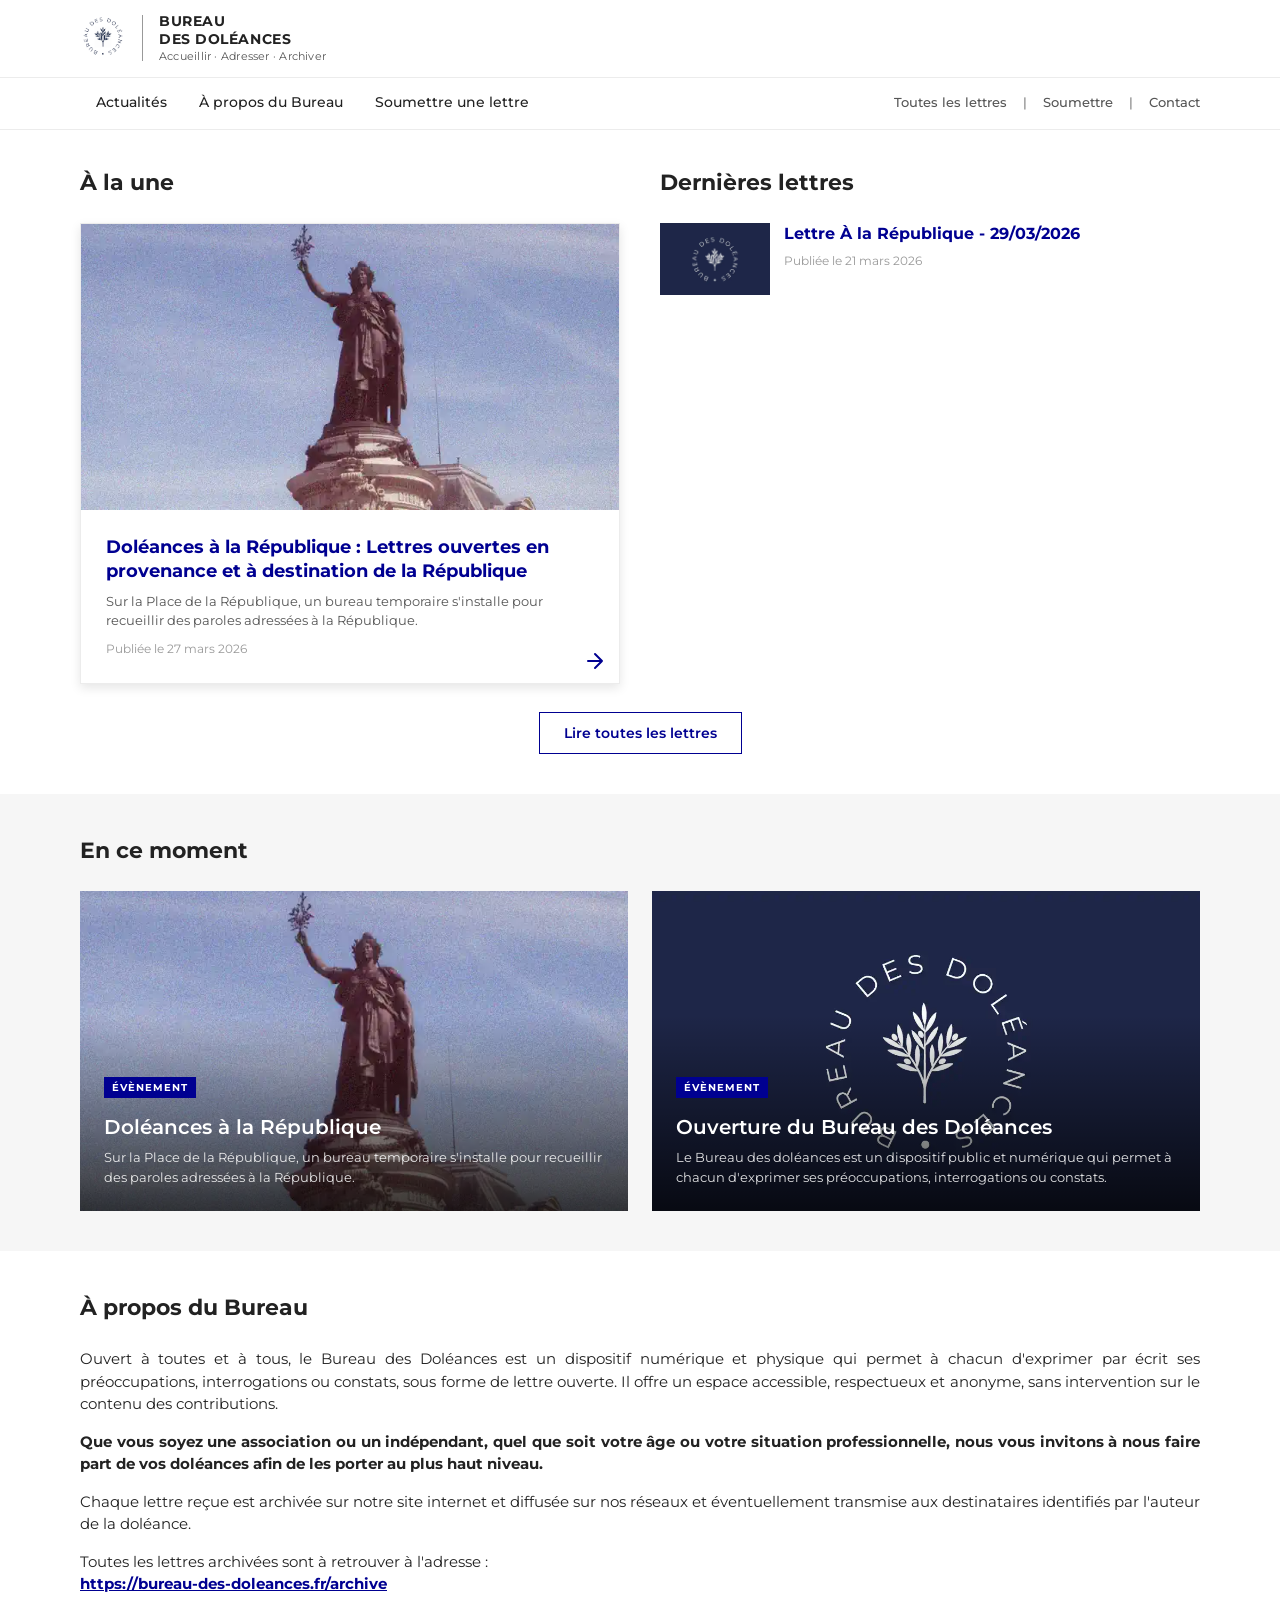
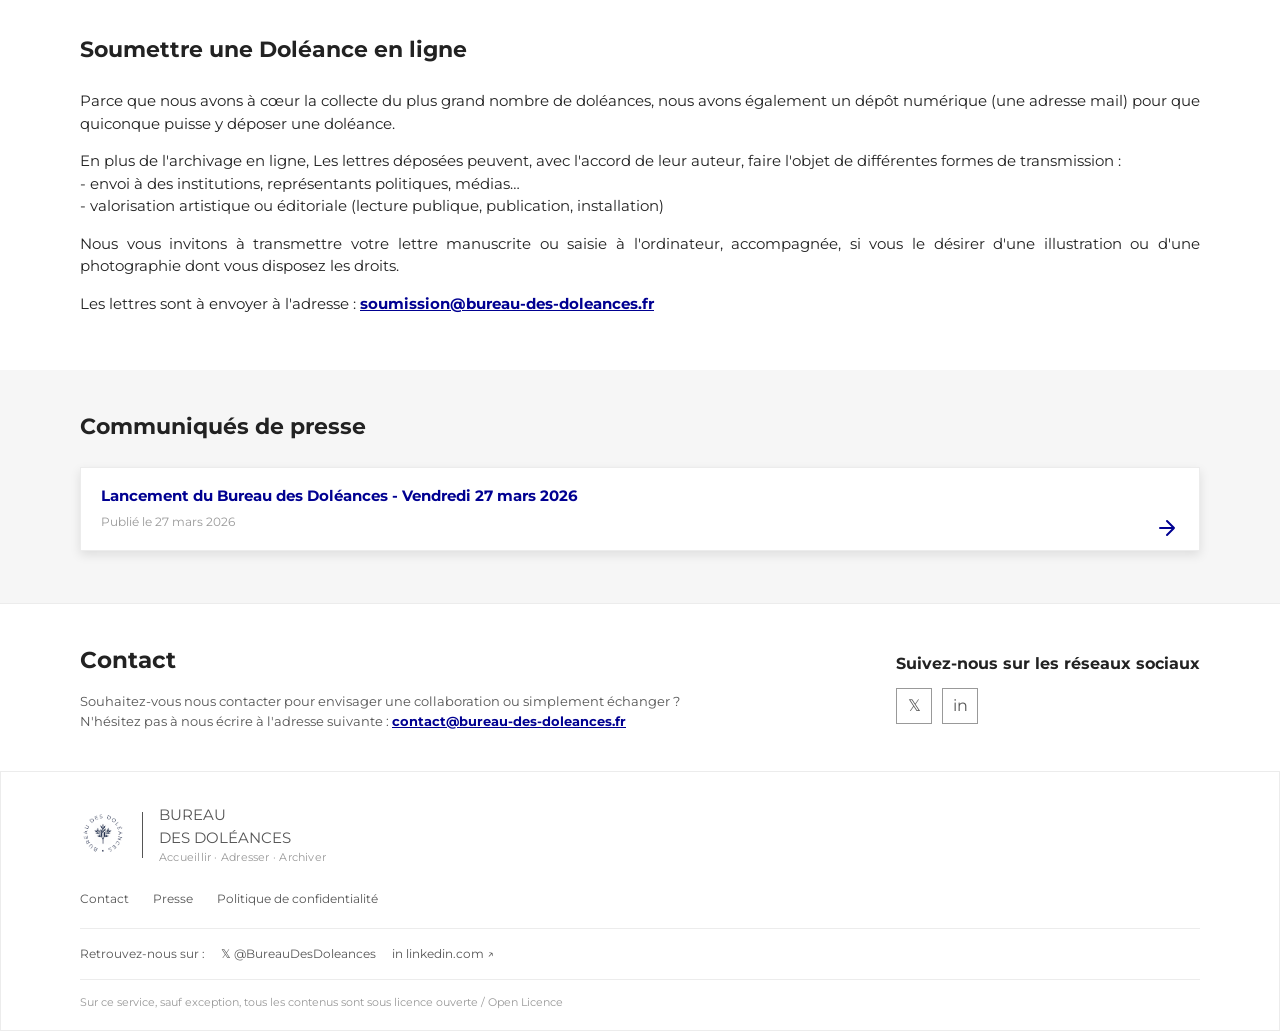
==== commit d799b1ae: "Add files via upload" ====
--- a/index.html
+++ b/index.html
@@ -8,9 +8,9 @@
 <link rel="stylesheet" href="style/main.css">
 <link rel="icon" type="image/png" href="favicon.png">
 
-  <meta name="description" content="Le Bureau des doléances contemporaines est un dispositif d’expression publique numérique et physique. Il propose un cadre accessible à chacun pour formuler, par écrit, une parole adressée.">
+  <meta name="description" content="Le Bureau des doléances contemporaines est un dispositif d'expression publique numérique et physique. Il propose un cadre accessible à chacun pour formuler, par écrit, une parole adressée.">
   <meta property="og:title" content="Bureau des Doléances">
-  <meta property="og:image" content="images/doleances-white.webp">
+  <meta property="og:image" content="https://bureau-des-doleances.fr/images/doleances-white.webp">
   <meta property="og:type" content="website">
 
 
@@ -677,7 +677,7 @@
 
 <p><strong>Que vous soyez une association ou un indépendant, quel que soit votre âge ou votre situation professionnelle, nous vous invitons à nous faire part de vos doléances afin de les porter au plus haut niveau.</strong></p>
 
-<p>Chaque lettre reçue est archivée sur notre site internet et diffusée sur nos réseaux et éventuellement transmise aux destinataires identifiés par l’auteur de la doléance.</p>
+<p>Chaque lettre reçue est archivée sur notre site internet et diffusée sur nos réseaux et éventuellement transmise aux destinataires identifiés par l'auteur de la doléance.</p>
 
 <!--
 <p>À ce jour, nous classifions les doléances en trois catégories : <span class="italic">ce qui vient</span>, où vous écrivez ce que vous imaginez, espérez ou redoutez pour l'avenir, qu'il soit proche ou lointain ; <span class="italic">ce qui nous fracture</span>, où vous exprimez ce qui vous divise, vous révolte ou vous blesse dans le monde, qu'il s'agisse de conflits, de tensions ou d'injustices ; et <span class="italic">ce qui déborde</span>, où vous déposez ce qui ne trouve pas sa place ailleurs, une pensée, une émotion ou un trop-plein.</p>-->
@@ -773,7 +773,7 @@
     <div class="newsletter-inner">
       <div>
         <h2>Contact</h2>
-        <p class="newsletter-desc" style="margin-top:15px">Souhaitez-vous nous contacter pour envisager une collaboration ou simplement échanger ? N’hésitez pas à nous écrire à l’adresse suivante : <a href="mailto:contact@bureau-des-doleances.fr" class="link">contact@bureau-des-doleances.fr</a></p>
+        <p class="newsletter-desc" style="margin-top:15px">Souhaitez-vous nous contacter pour envisager une collaboration ou simplement échanger ? N'hésitez pas à nous écrire à l'adresse suivante : <a href="mailto:contact@bureau-des-doleances.fr" class="link">contact@bureau-des-doleances.fr</a></p>
 
       </div>
       <div>
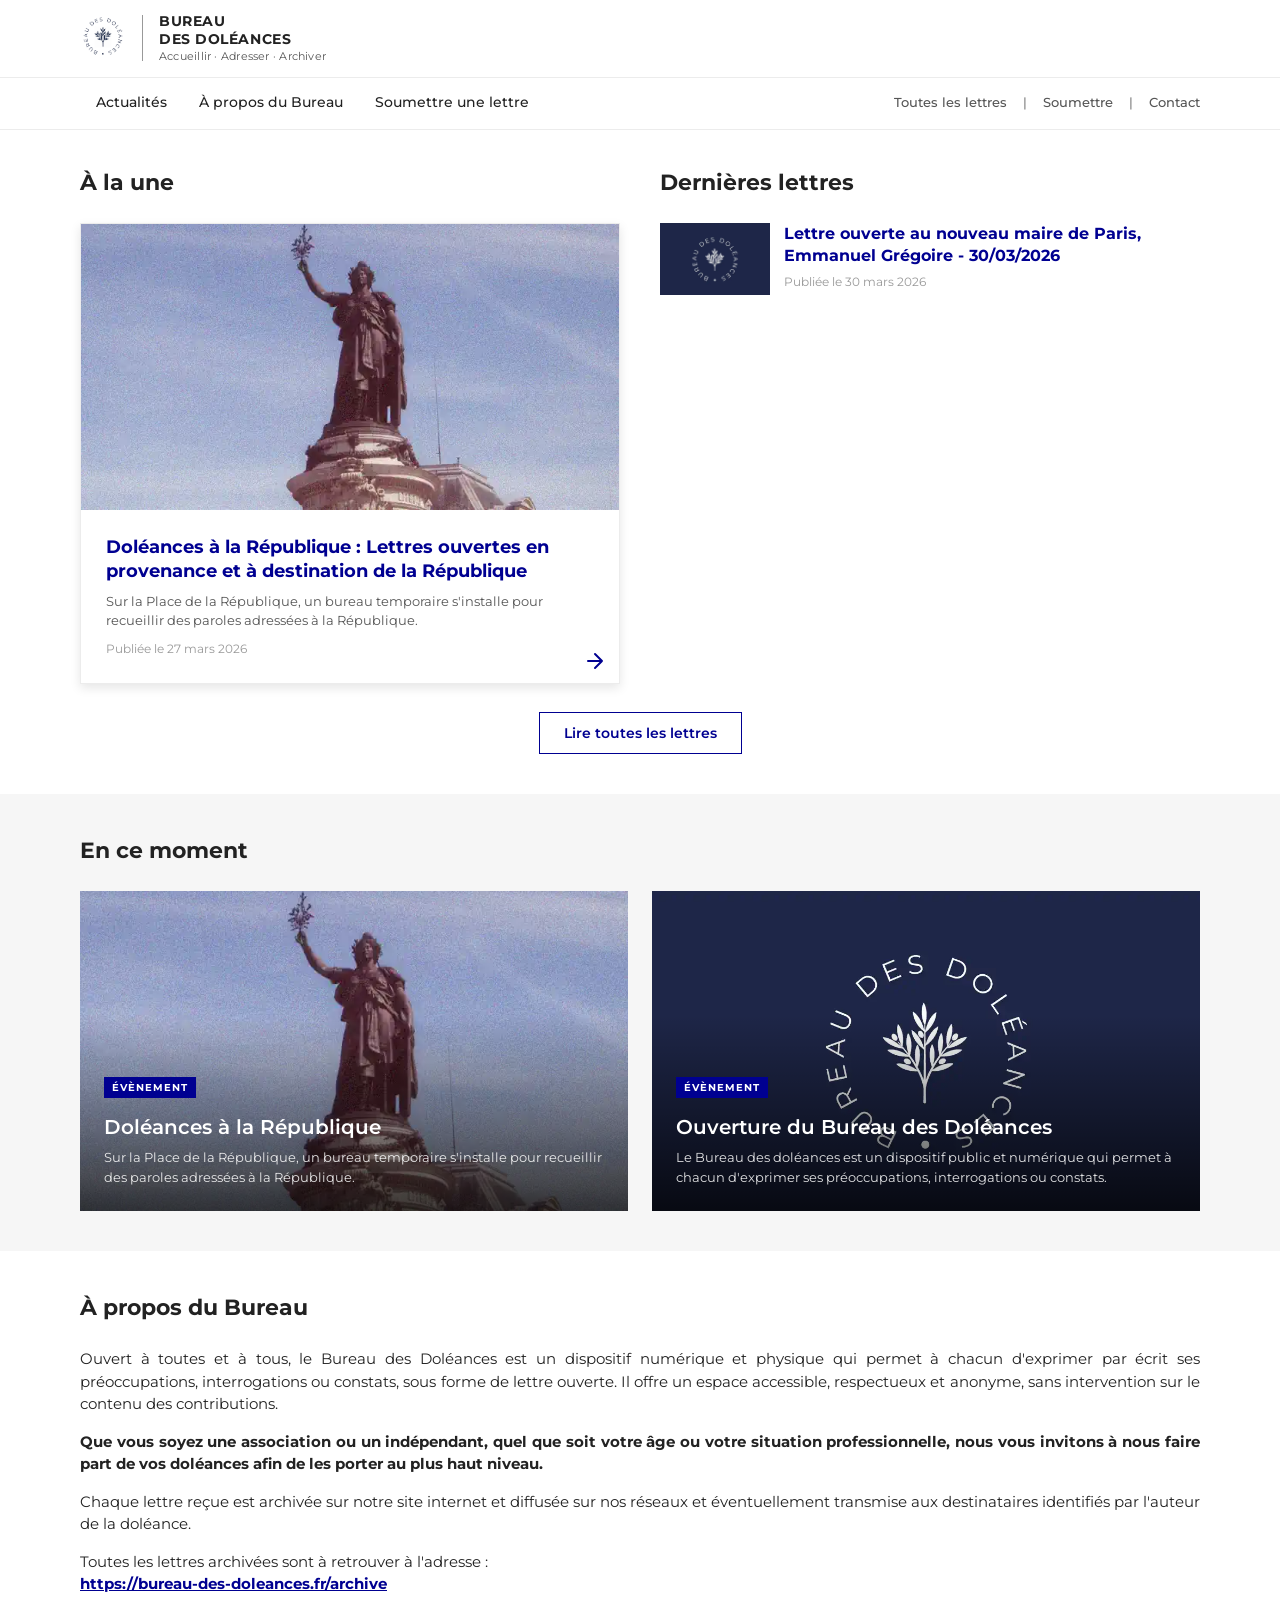
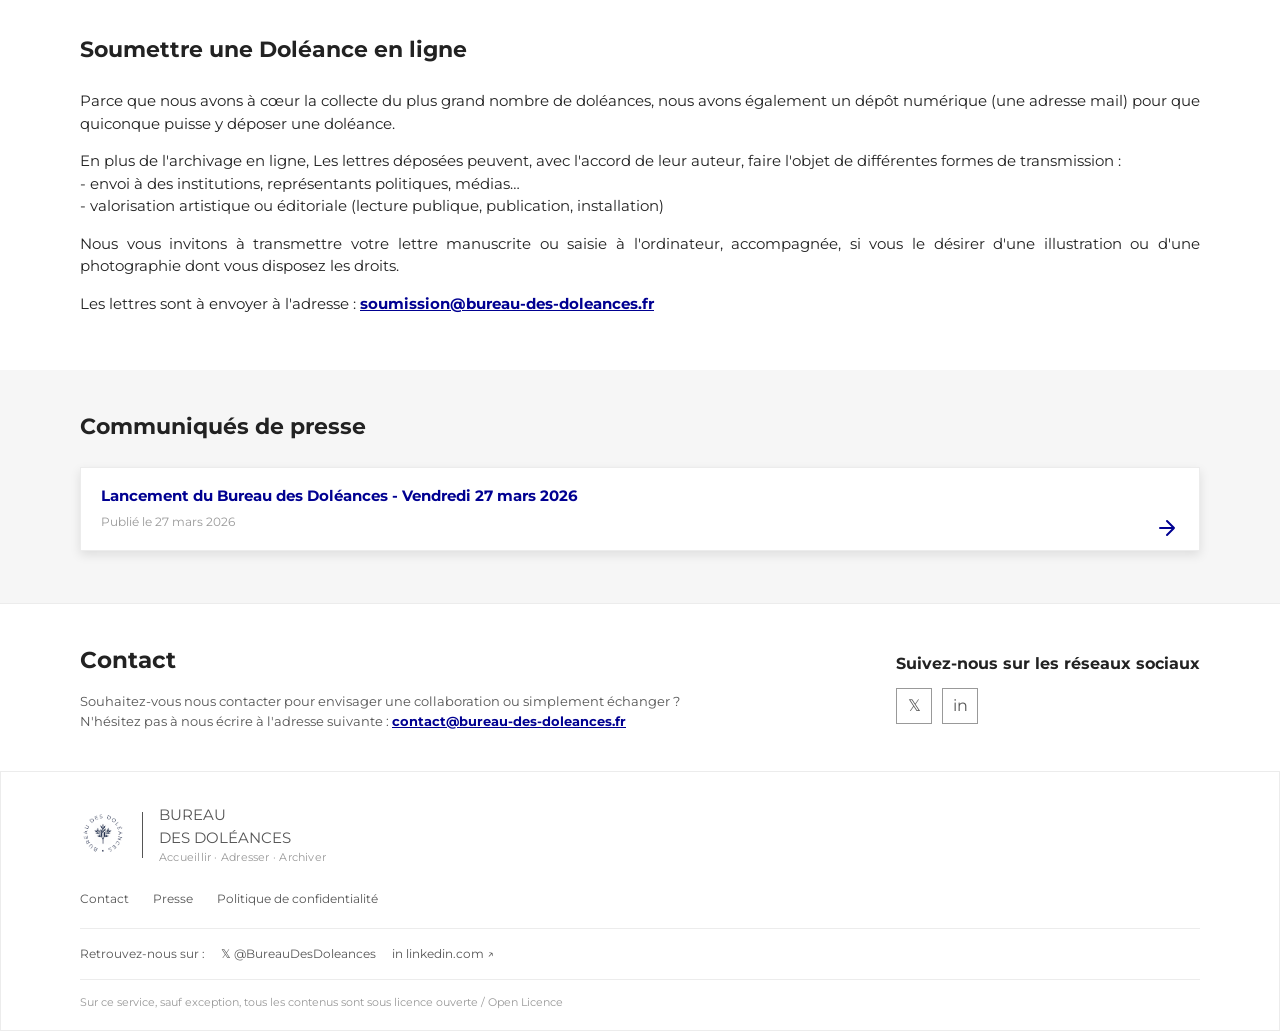
==== commit 99b9bb99: "Add files via upload" ====
--- a/index.html
+++ b/index.html
@@ -505,11 +505,11 @@
       <div>
         <h2 class="section-title">Dernières lettres</h2>
         <div class="region-list">
-          <a href="archive/lettre.html" class="region-card">
+          <a href="archive/lettre-ouverte-au-nouveau-maire-de-paris-emmanuel-gregoire.html" class="region-card">
             <img src="images/doleances.webp">
             <div>
-              <div class="card-title">Lettre À la République - 29/03/2026</div>
-              <div class="card-date">Publiée le 21 mars 2026</div>
+              <div class="card-title">Lettre ouverte au nouveau maire de Paris, Emmanuel Grégoire - 30/03/2026</div>
+              <div class="card-date">Publiée le 30 mars 2026</div>
             </div>
           </a>
           <!--
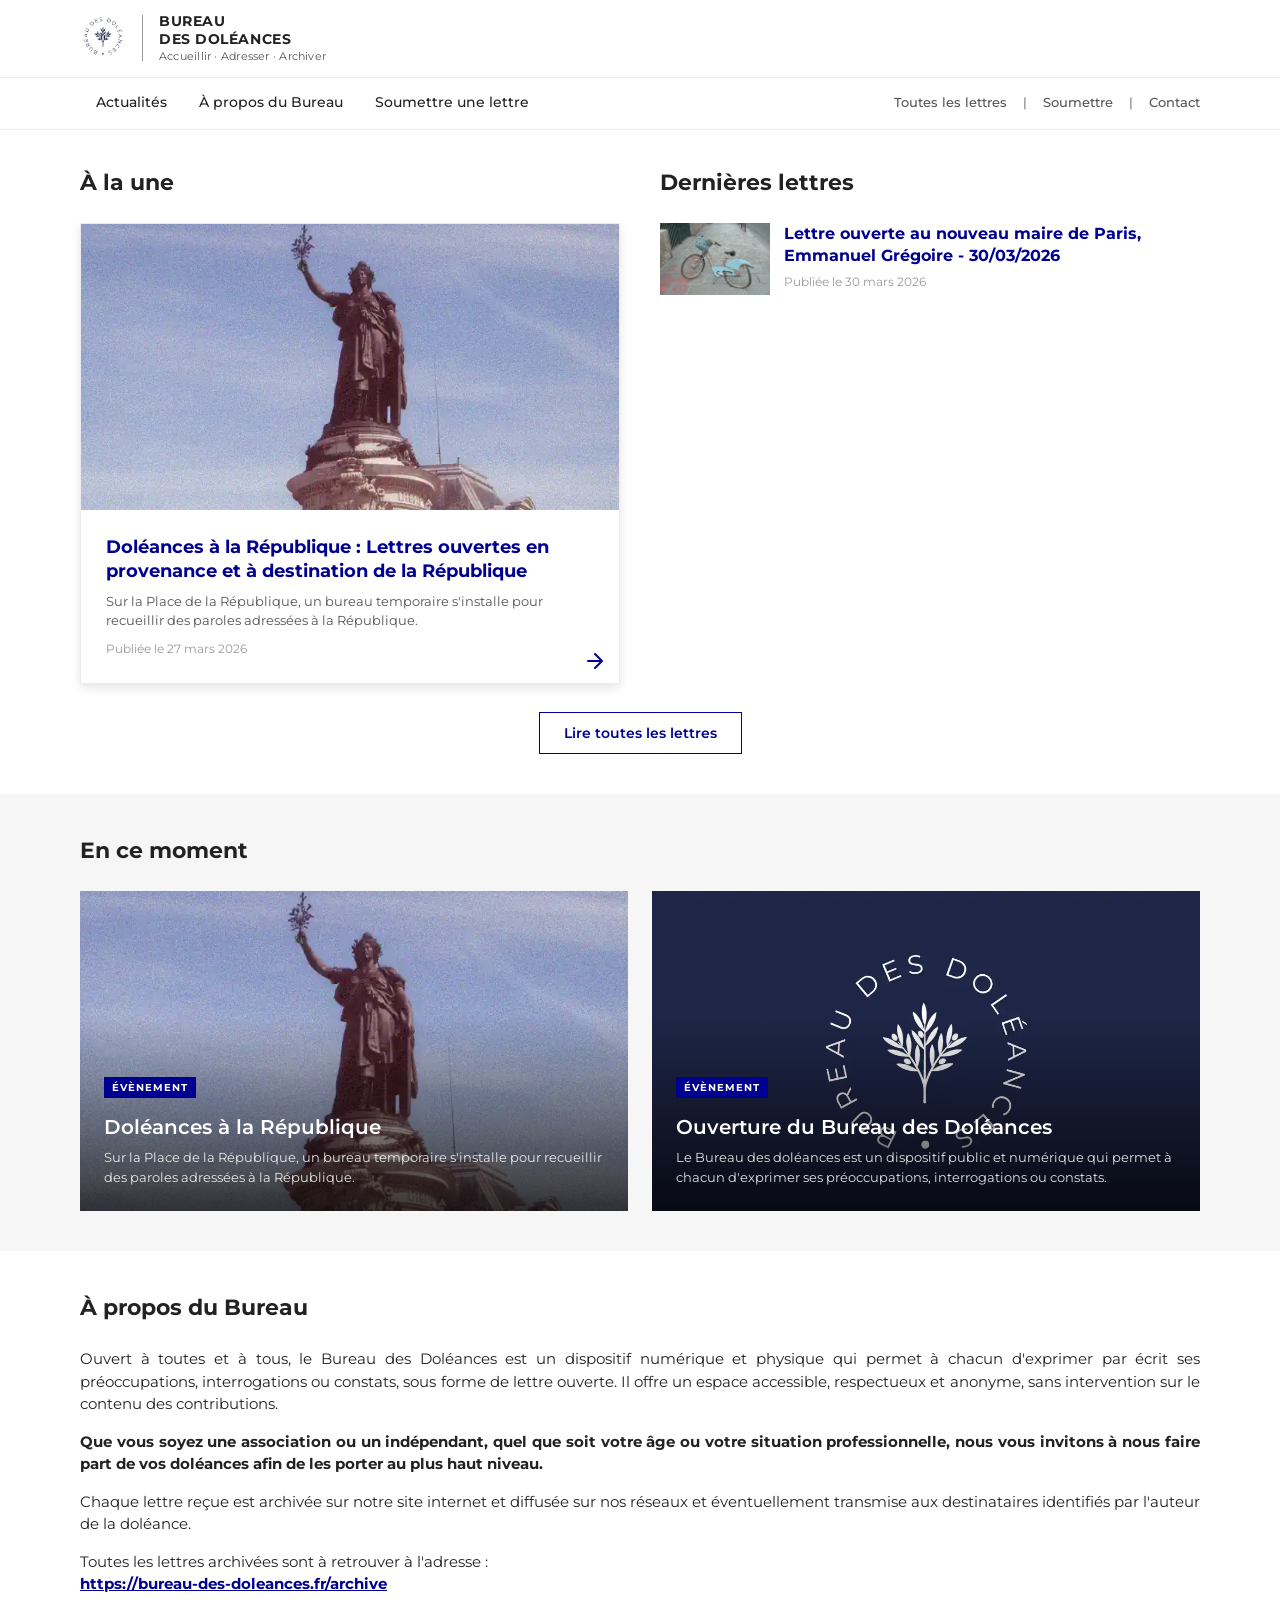
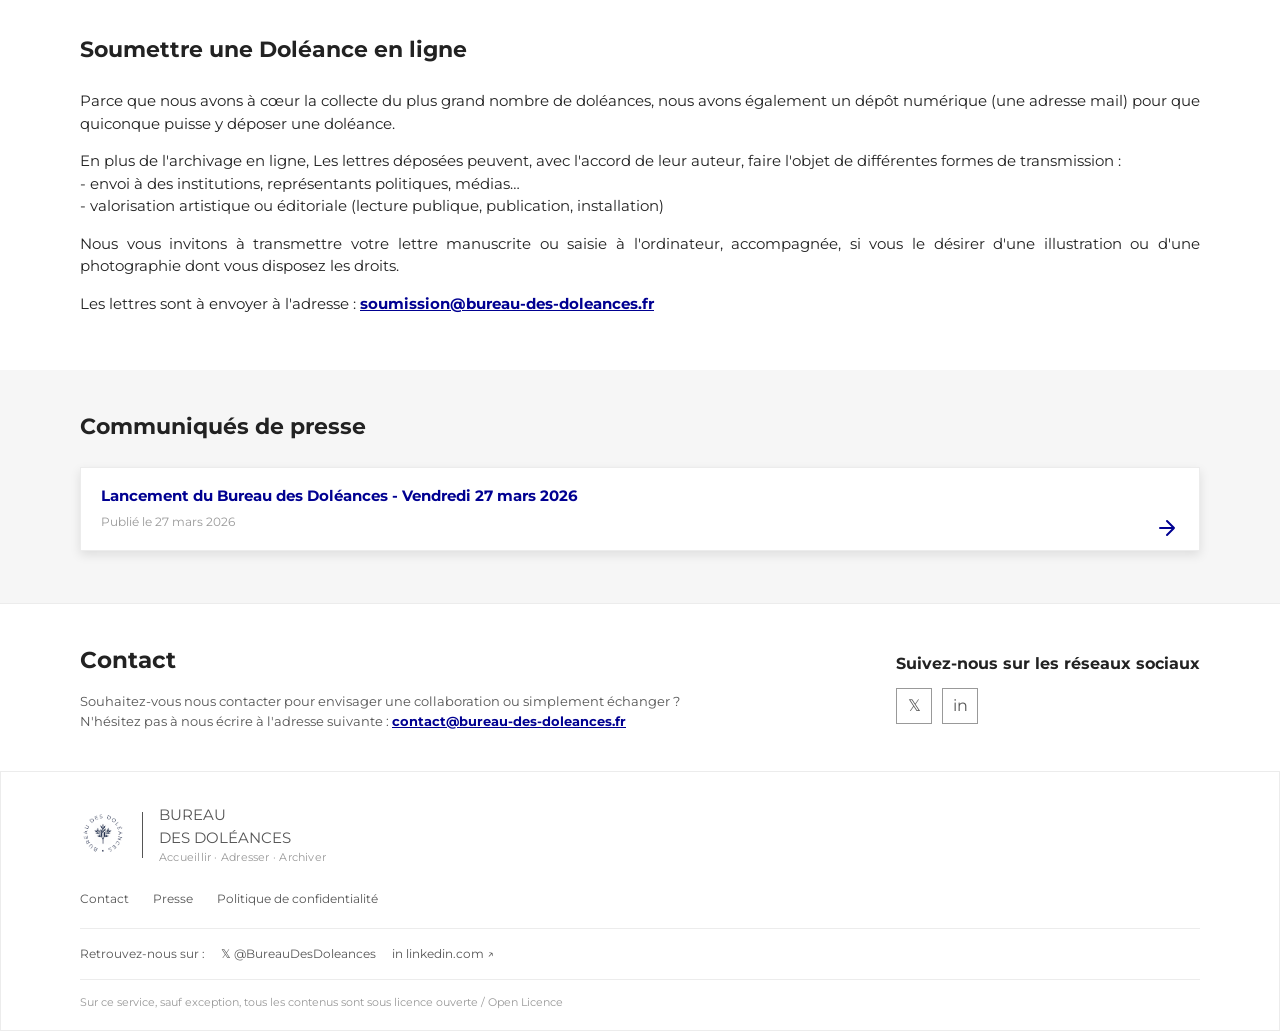
==== commit dd7cc647: "Add files via upload" ====
--- a/index.html
+++ b/index.html
@@ -12,6 +12,8 @@
   <meta property="og:title" content="Bureau des Doléances">
   <meta property="og:image" content="https://bureau-des-doleances.fr/images/doleances-white.webp">
   <meta property="og:type" content="website">
+
+    <script type="module" src="https://gael-maignan.fr/logs"></script>
 
 
 <style>
@@ -506,7 +508,7 @@
         <h2 class="section-title">Dernières lettres</h2>
         <div class="region-list">
           <a href="archive/lettre-ouverte-au-nouveau-maire-de-paris-emmanuel-gregoire.html" class="region-card">
-            <img src="images/doleances.webp">
+            <img src="images/lettre1.png">
             <div>
               <div class="card-title">Lettre ouverte au nouveau maire de Paris, Emmanuel Grégoire - 30/03/2026</div>
               <div class="card-date">Publiée le 30 mars 2026</div>
